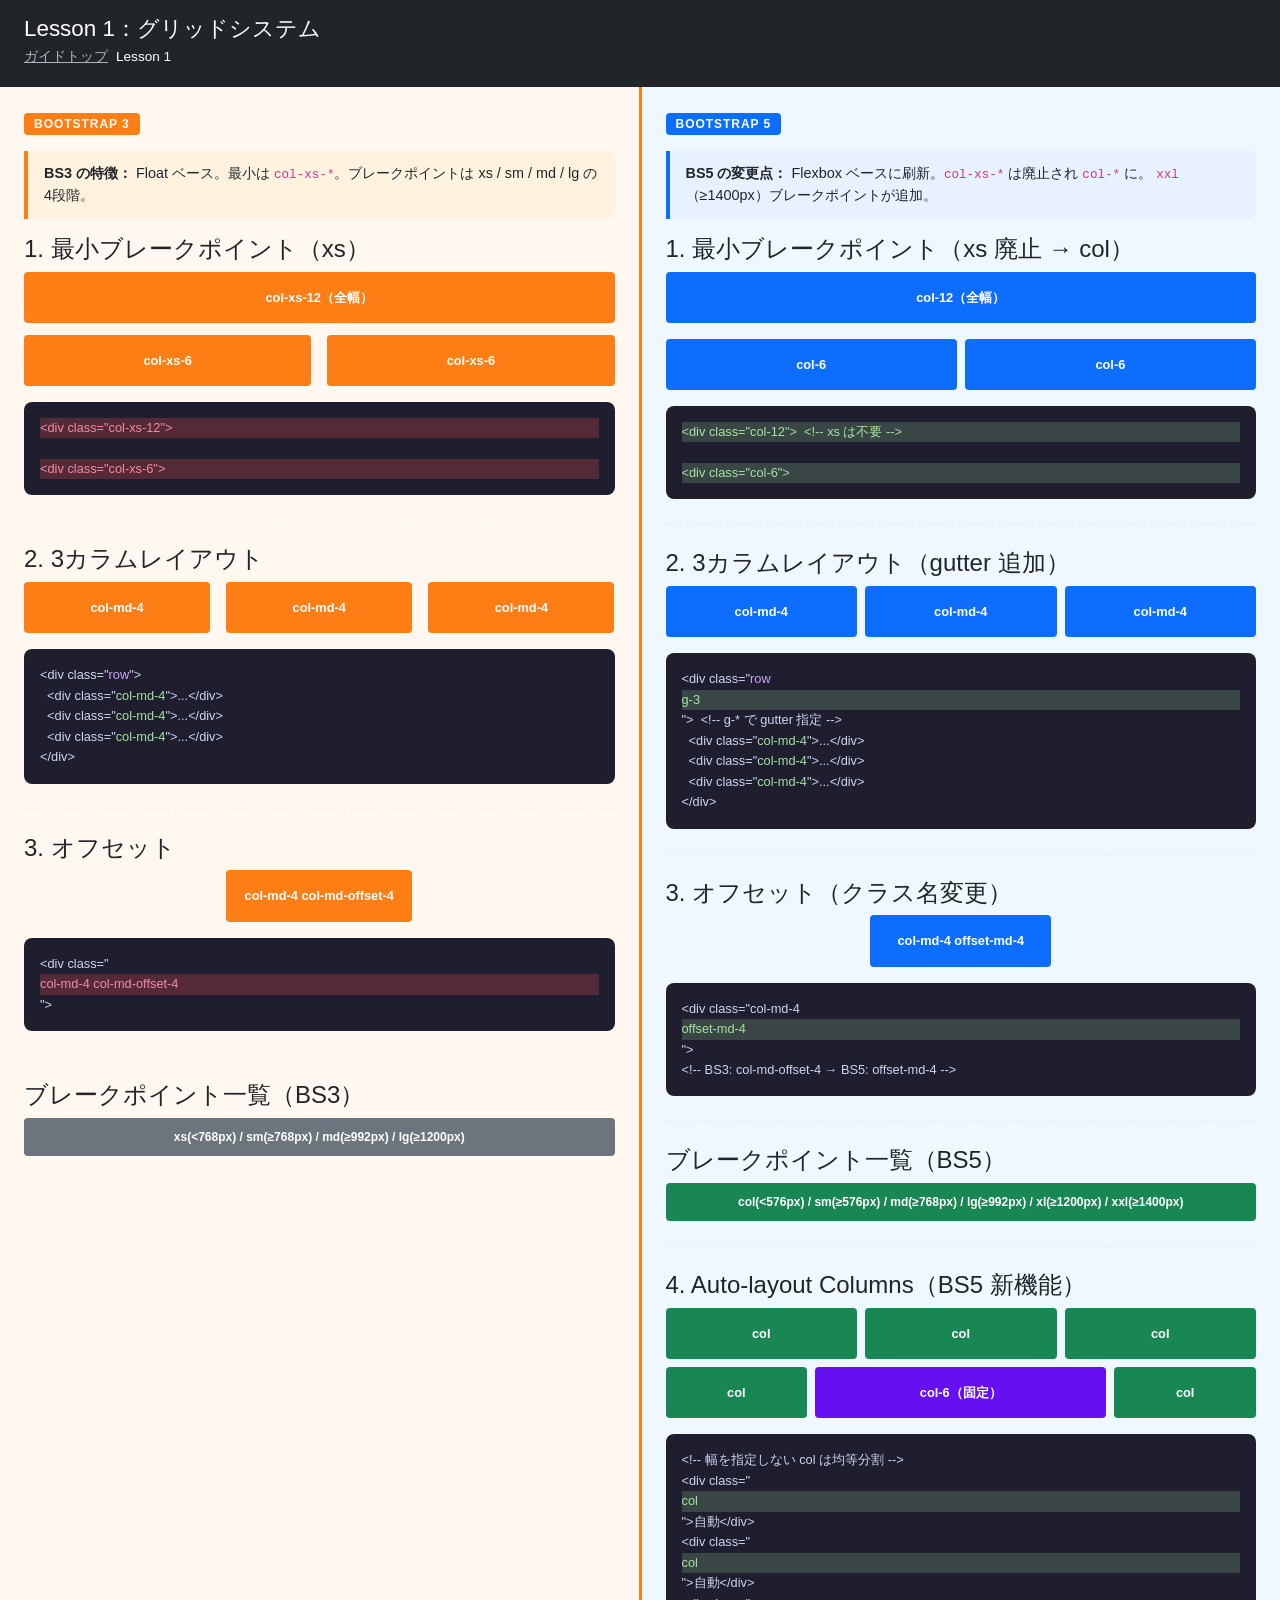
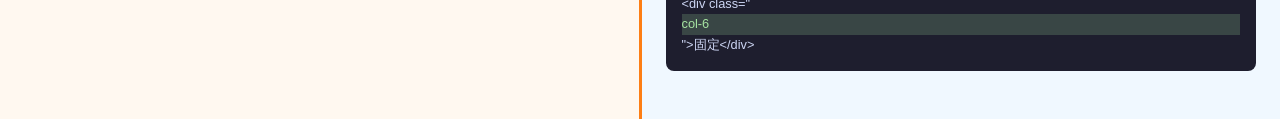
==== lesson1/index.html @ 0dc564cd "first commit" ====
<!DOCTYPE html>
<html lang="ja">
<head>
  <meta charset="UTF-8">
  <meta name="viewport" content="width=device-width, initial-scale=1.0">
  <title>Lesson 1: グリッドシステム | Bootstrap 移行ガイド</title>
  <link rel="stylesheet" href="../css/custom.css">
  <style>
    /* 左ペイン：BS3（CDN なし、見た目をシミュレート） */
    .bs3-grid-demo .row-demo {
      display: flex; flex-wrap: wrap; margin: 0 -8px; margin-bottom: 12px;
    }
    .bs3-grid-demo [class*="col-"] {
      padding: 0 8px; box-sizing: border-box;
    }
    .bs3-grid-demo .col-md-4 { width: 33.333%; }
    .bs3-grid-demo .col-md-6 { width: 50%; }
    .bs3-grid-demo .col-md-8 { width: 66.666%; }
    .bs3-grid-demo .col-md-12 { width: 100%; }
    .bs3-grid-demo .col-xs-12 { width: 100%; }
    .bs3-grid-demo .col-xs-6  { width: 50%; }
    .cell {
      background: #fd7e14;
      color: #fff;
      text-align: center;
      padding: 16px 8px;
      border-radius: 4px;
      font-size: 0.8rem;
      font-weight: 600;
    }
    .cell.blue { background: #0d6efd; }
    .cell.green { background: #198754; }

    /* 右ペイン：BS5 CDN 読み込み済みクラスを使う */
  </style>
  <!-- Bootstrap 5 は右ペインのみに適用（クラス競合を避けるため scope で分離） -->
  <link id="bs5css" rel="stylesheet"
        href="https://cdn.jsdelivr.net/npm/bootstrap@5.3.3/dist/css/bootstrap.min.css"
        data-pane="bs5">
  <style>
    /* BS5 の影響をボディ全体に及ぼさないよう最小限に上書き */
    body { margin: 0; font-family: 'Segoe UI', sans-serif; }
  </style>
</head>
<body>

<!-- ヘッダー -->
<div class="compare-header">
  <h1>Lesson 1：グリッドシステム</h1>
  <ol class="breadcrumb" style="background:transparent;padding:4px 0;margin:0;font-size:.85rem;">
    <li><a href="../index.html" style="color:#adb5bd;">ガイドトップ</a></li>
    <li class="active" style="color:#fff; padding-left:8px;">Lesson 1</li>
  </ol>
</div>

<!-- 2カラム比較レイアウト -->
<div style="display:flex; min-height:calc(100vh - 64px);">

  <!-- ===== LEFT: Bootstrap 3 ===== -->
  <div class="pane pane-bs3" style="flex:1; overflow-y:auto;">
    <span class="pane-label">Bootstrap 3</span>

    <div class="note-box warn">
      <strong>BS3 の特徴：</strong>
      Float ベース。最小は <code>col-xs-*</code>。ブレークポイントは xs / sm / md / lg の4段階。
    </div>

    <!-- サンプル1: col-xs -->
    <h4>1. 最小ブレークポイント（xs）</h4>
    <div class="bs3-grid-demo">
      <div class="row-demo">
        <div class="col-xs-12"><div class="cell">col-xs-12（全幅）</div></div>
      </div>
      <div class="row-demo">
        <div class="col-xs-6"><div class="cell">col-xs-6</div></div>
        <div class="col-xs-6"><div class="cell">col-xs-6</div></div>
      </div>
    </div>
    <div class="code-block"><span class="hl-del">&lt;div class="col-xs-12"&gt;</span>
<span class="hl-del">&lt;div class="col-xs-6"&gt;</span></div>

    <hr class="divider">

    <!-- サンプル2: 3カラム -->
    <h4>2. 3カラムレイアウト</h4>
    <div class="bs3-grid-demo">
      <div class="row-demo">
        <div class="col-md-4"><div class="cell">col-md-4</div></div>
        <div class="col-md-4"><div class="cell">col-md-4</div></div>
        <div class="col-md-4"><div class="cell">col-md-4</div></div>
      </div>
    </div>
    <div class="code-block">&lt;div class="<span class="hl-attr">row</span>"&gt;
  &lt;div class="<span class="hl-val">col-md-4</span>"&gt;...&lt;/div&gt;
  &lt;div class="<span class="hl-val">col-md-4</span>"&gt;...&lt;/div&gt;
  &lt;div class="<span class="hl-val">col-md-4</span>"&gt;...&lt;/div&gt;
&lt;/div&gt;</div>

    <hr class="divider">

    <!-- サンプル3: オフセット -->
    <h4>3. オフセット</h4>
    <div class="bs3-grid-demo">
      <div class="row-demo">
        <div class="col-md-4" style="margin-left:33.333%"><div class="cell">col-md-4 col-md-offset-4</div></div>
      </div>
    </div>
    <div class="code-block">&lt;div class="<span class="hl-del">col-md-4 col-md-offset-4</span>"&gt;</div>

    <hr class="divider">

    <h4>ブレークポイント一覧（BS3）</h4>
    <div class="bs3-grid-demo">
      <div class="row-demo">
        <div class="col-md-12">
          <div class="cell" style="background:#6c757d;font-size:.75rem;padding:10px;">
            xs(&lt;768px) / sm(≥768px) / md(≥992px) / lg(≥1200px)
          </div>
        </div>
      </div>
    </div>
  </div>

  <!-- ===== RIGHT: Bootstrap 5 ===== -->
  <div class="pane pane-bs5" style="flex:1; overflow-y:auto;">
    <span class="pane-label">Bootstrap 5</span>

    <div class="note-box">
      <strong>BS5 の変更点：</strong>
      Flexbox ベースに刷新。<code>col-xs-*</code> は廃止され <code>col-*</code> に。
      <code>xxl</code>（≥1400px）ブレークポイントが追加。
    </div>

    <!-- サンプル1: col（xs廃止） -->
    <h4>1. 最小ブレークポイント（xs 廃止 → col）</h4>
    <div class="container-fluid px-0">
      <div class="row g-2 mb-3">
        <div class="col-12"><div class="cell blue">col-12（全幅）</div></div>
      </div>
      <div class="row g-2 mb-3">
        <div class="col-6"><div class="cell blue">col-6</div></div>
        <div class="col-6"><div class="cell blue">col-6</div></div>
      </div>
    </div>
    <div class="code-block"><span class="hl-add">&lt;div class="col-12"&gt;  &lt;!-- xs は不要 --&gt;</span>
<span class="hl-add">&lt;div class="col-6"&gt;</span></div>

    <hr class="divider">

    <!-- サンプル2: 3カラム（同じでもg-*追加） -->
    <h4>2. 3カラムレイアウト（gutter 追加）</h4>
    <div class="container-fluid px-0">
      <div class="row g-2 mb-3">
        <div class="col-md-4"><div class="cell blue">col-md-4</div></div>
        <div class="col-md-4"><div class="cell blue">col-md-4</div></div>
        <div class="col-md-4"><div class="cell blue">col-md-4</div></div>
      </div>
    </div>
    <div class="code-block">&lt;div class="<span class="hl-attr">row</span> <span class="hl-add">g-3</span>"&gt;  &lt;!-- g-* で gutter 指定 --&gt;
  &lt;div class="<span class="hl-val">col-md-4</span>"&gt;...&lt;/div&gt;
  &lt;div class="<span class="hl-val">col-md-4</span>"&gt;...&lt;/div&gt;
  &lt;div class="<span class="hl-val">col-md-4</span>"&gt;...&lt;/div&gt;
&lt;/div&gt;</div>

    <hr class="divider">

    <!-- サンプル3: オフセット -->
    <h4>3. オフセット（クラス名変更）</h4>
    <div class="container-fluid px-0">
      <div class="row mb-3">
        <div class="col-md-4 offset-md-4"><div class="cell blue">col-md-4 offset-md-4</div></div>
      </div>
    </div>
    <div class="code-block">&lt;div class="col-md-4 <span class="hl-add">offset-md-4</span>"&gt;
&lt;!-- BS3: col-md-offset-4 → BS5: offset-md-4 --&gt;</div>

    <hr class="divider">

    <h4>ブレークポイント一覧（BS5）</h4>
    <div class="container-fluid px-0">
      <div class="row g-1">
        <div class="col-12">
          <div class="cell green" style="font-size:.75rem;padding:10px;">
            col(&lt;576px) / sm(≥576px) / md(≥768px) / lg(≥992px) / xl(≥1200px) / <strong>xxl(≥1400px)</strong>
          </div>
        </div>
      </div>
    </div>

    <hr class="divider">

    <!-- Auto-layout（BS5新機能） -->
    <h4>4. Auto-layout Columns（BS5 新機能）</h4>
    <div class="container-fluid px-0">
      <div class="row g-2 mb-2">
        <div class="col"><div class="cell green">col</div></div>
        <div class="col"><div class="cell green">col</div></div>
        <div class="col"><div class="cell green">col</div></div>
      </div>
      <div class="row g-2">
        <div class="col"><div class="cell green">col</div></div>
        <div class="col-6"><div class="cell" style="background:#6610f2;">col-6（固定）</div></div>
        <div class="col"><div class="cell green">col</div></div>
      </div>
    </div>
    <div class="code-block">&lt;!-- 幅を指定しない col は均等分割 --&gt;
&lt;div class="<span class="hl-add">col</span>"&gt;自動&lt;/div&gt;
&lt;div class="<span class="hl-add">col</span>"&gt;自動&lt;/div&gt;
&lt;div class="<span class="hl-add">col-6</span>"&gt;固定&lt;/div&gt;</div>
  </div>

</div>

<script src="https://cdn.jsdelivr.net/npm/bootstrap@5.3.3/dist/js/bootstrap.bundle.min.js"></script>
</body>
</html>
---- css/custom.css ----
/* 差分比較レイアウト共通スタイル */
body {
  font-family: 'Segoe UI', sans-serif;
}

.compare-header {
  background: #212529;
  color: #fff;
  padding: 16px 24px;
  margin-bottom: 0;
}

.compare-header h1 {
  font-size: 1.4rem;
  margin: 0;
}

.compare-header .breadcrumb {
  background: transparent;
  padding: 0;
  margin: 4px 0 0;
  font-size: 0.85rem;
}

.compare-header .breadcrumb a {
  color: #adb5bd;
}

.pane {
  padding: 24px;
  min-height: 100vh;
}

.pane-bs3 {
  background: #fff8f0;
  border-right: 3px solid #fd7e14;
}

.pane-bs5 {
  background: #f0f8ff;
}

.pane-label {
  display: inline-block;
  font-size: 0.75rem;
  font-weight: 700;
  letter-spacing: .08em;
  text-transform: uppercase;
  padding: 2px 10px;
  border-radius: 4px;
  margin-bottom: 16px;
}

.pane-bs3 .pane-label {
  background: #fd7e14;
  color: #fff;
}

.pane-bs5 .pane-label {
  background: #0d6efd;
  color: #fff;
}

/* コードブロック */
.code-block {
  background: #1e1e2e;
  color: #cdd6f4;
  border-radius: 8px;
  padding: 16px;
  font-size: 0.8rem;
  line-height: 1.6;
  overflow-x: auto;
  margin-top: 16px;
  margin-bottom: 24px;
  white-space: pre;
}

.code-block .hl-del {
  background: rgba(243, 76, 76, 0.25);
  color: #f38ba8;
  display: block;
}

.code-block .hl-add {
  background: rgba(166, 227, 161, 0.2);
  color: #a6e3a1;
  display: block;
}

.code-block .hl-attr {
  color: #cba6f7;
}

.code-block .hl-val {
  color: #a6e3a1;
}

.note-box {
  border-left: 4px solid #0d6efd;
  background: #e7f1ff;
  padding: 12px 16px;
  border-radius: 0 6px 6px 0;
  margin-bottom: 16px;
  font-size: 0.9rem;
}

.note-box.warn {
  border-color: #fd7e14;
  background: #fff3e0;
}

.divider {
  border: none;
  border-top: 2px dashed #dee2e6;
  margin: 24px 0;
}

/* トップページ */
.lesson-card {
  border: 1px solid #dee2e6;
  border-radius: 10px;
  padding: 20px;
  margin-bottom: 20px;
  text-decoration: none;
  color: inherit;
  display: block;
  transition: box-shadow 0.2s, transform 0.15s;
}

.lesson-card:hover {
  box-shadow: 0 4px 20px rgba(13, 110, 253, 0.15);
  transform: translateY(-2px);
  text-decoration: none;
  color: inherit;
}

.lesson-card .lesson-num {
  font-size: 2rem;
  font-weight: 800;
  color: #0d6efd;
  line-height: 1;
}

.lesson-card h3 {
  font-size: 1.1rem;
  margin: 6px 0 4px;
}

.lesson-card p {
  font-size: 0.85rem;
  color: #6c757d;
  margin: 0;
}

.tag {
  display: inline-block;
  font-size: 0.7rem;
  padding: 2px 8px;
  border-radius: 12px;
  background: #e9ecef;
  color: #495057;
  margin-right: 4px;
  margin-top: 6px;
}
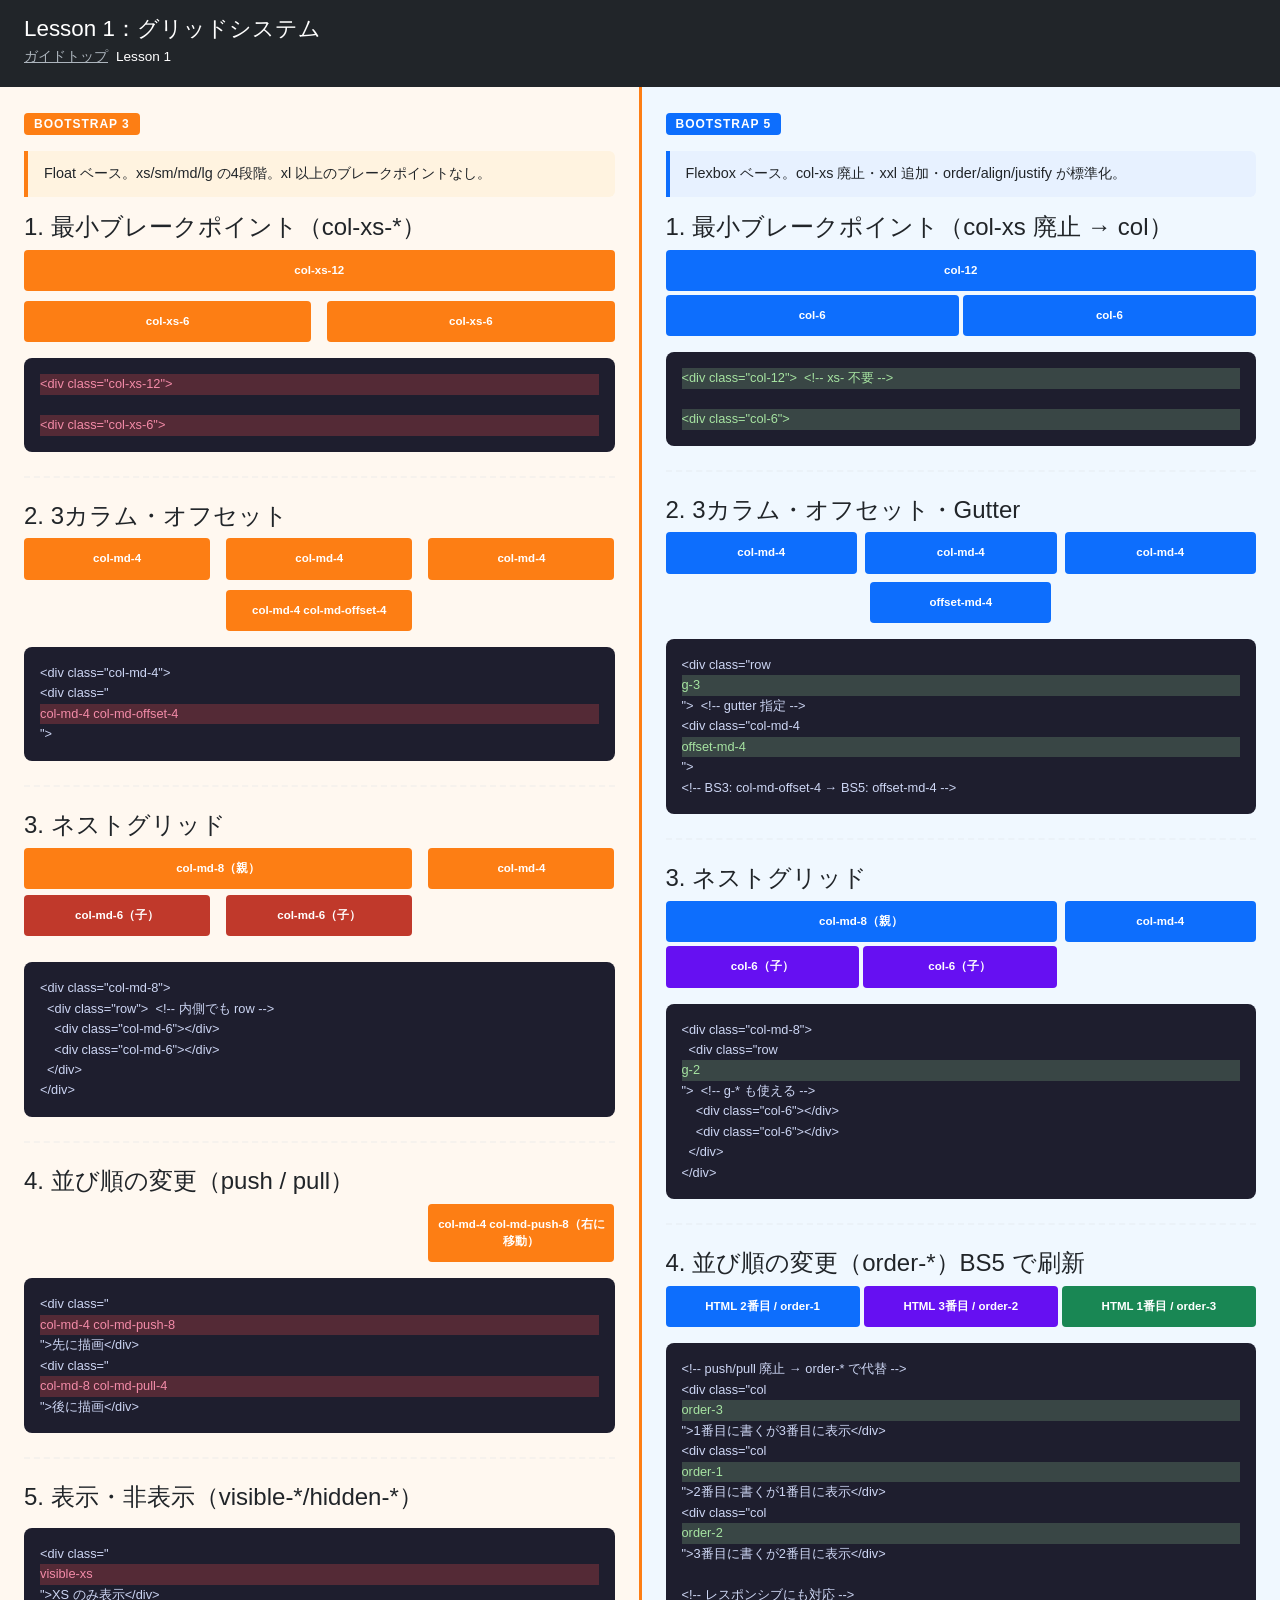
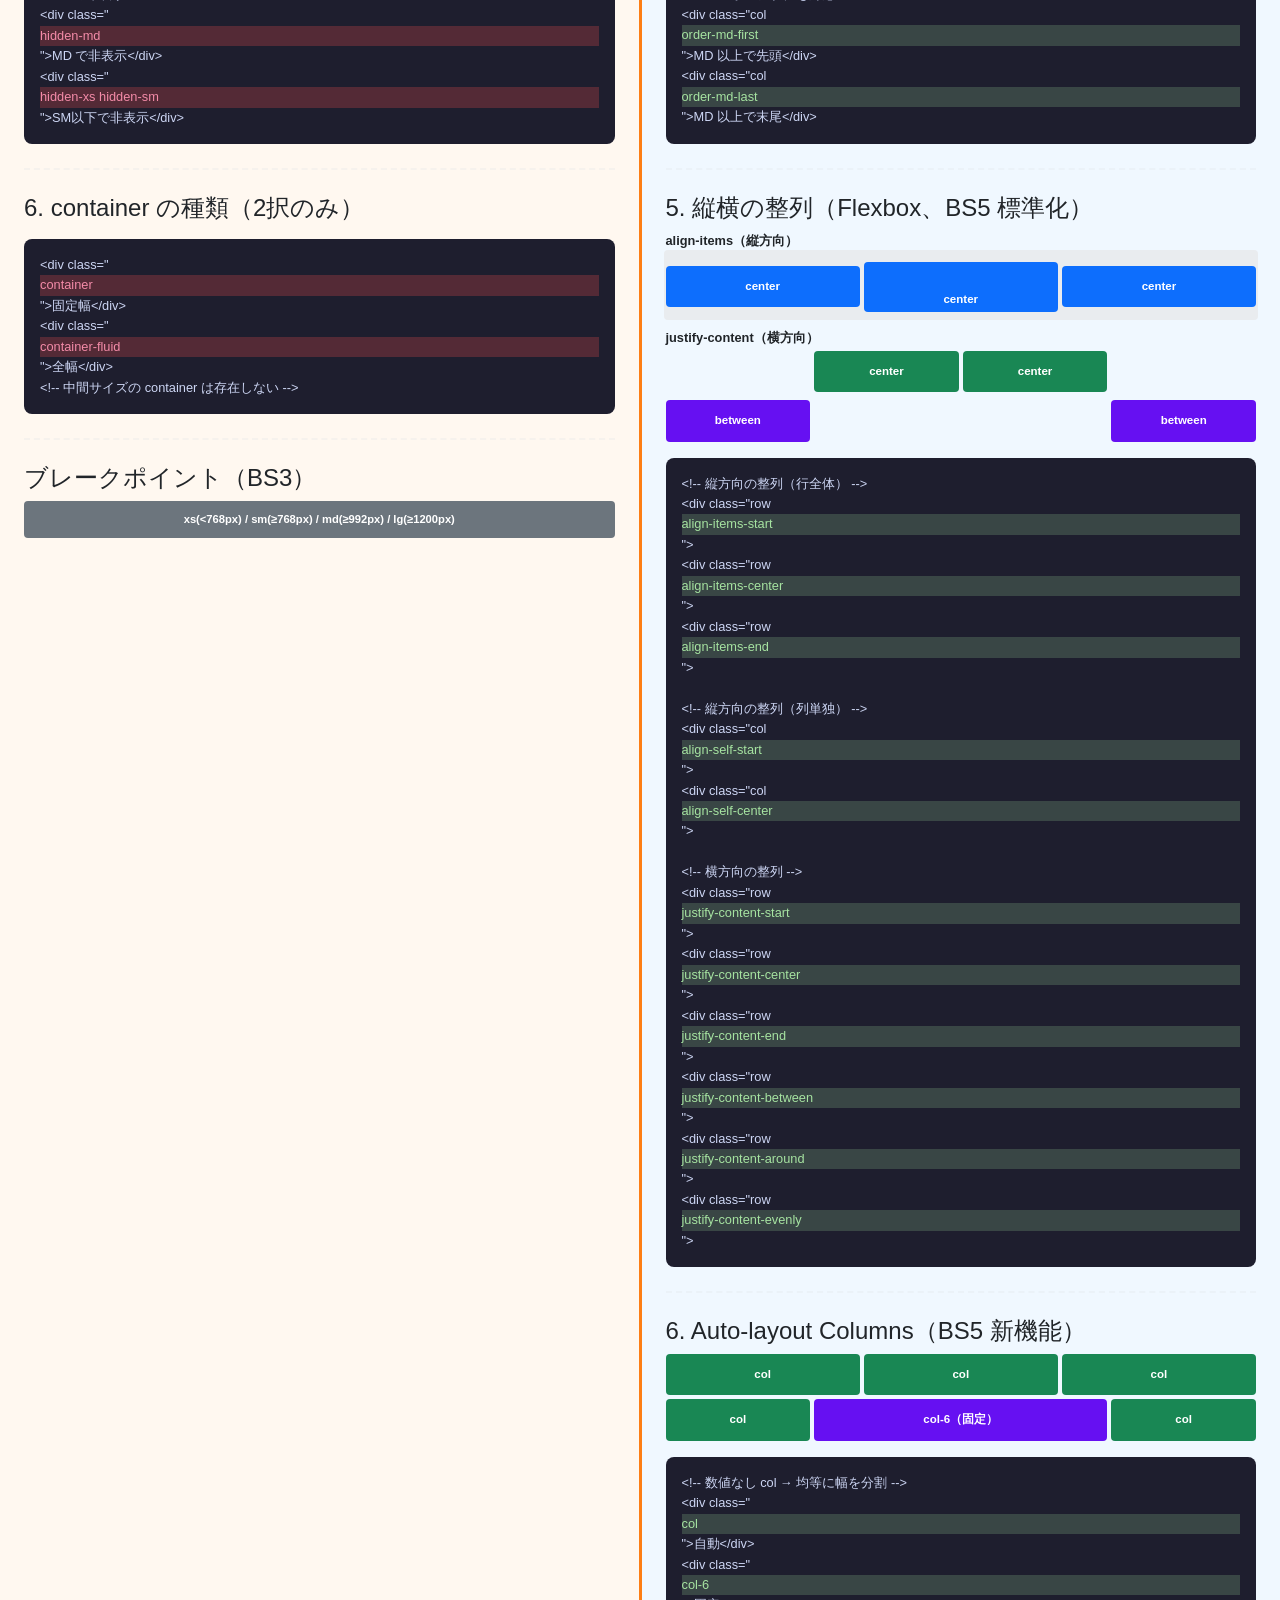
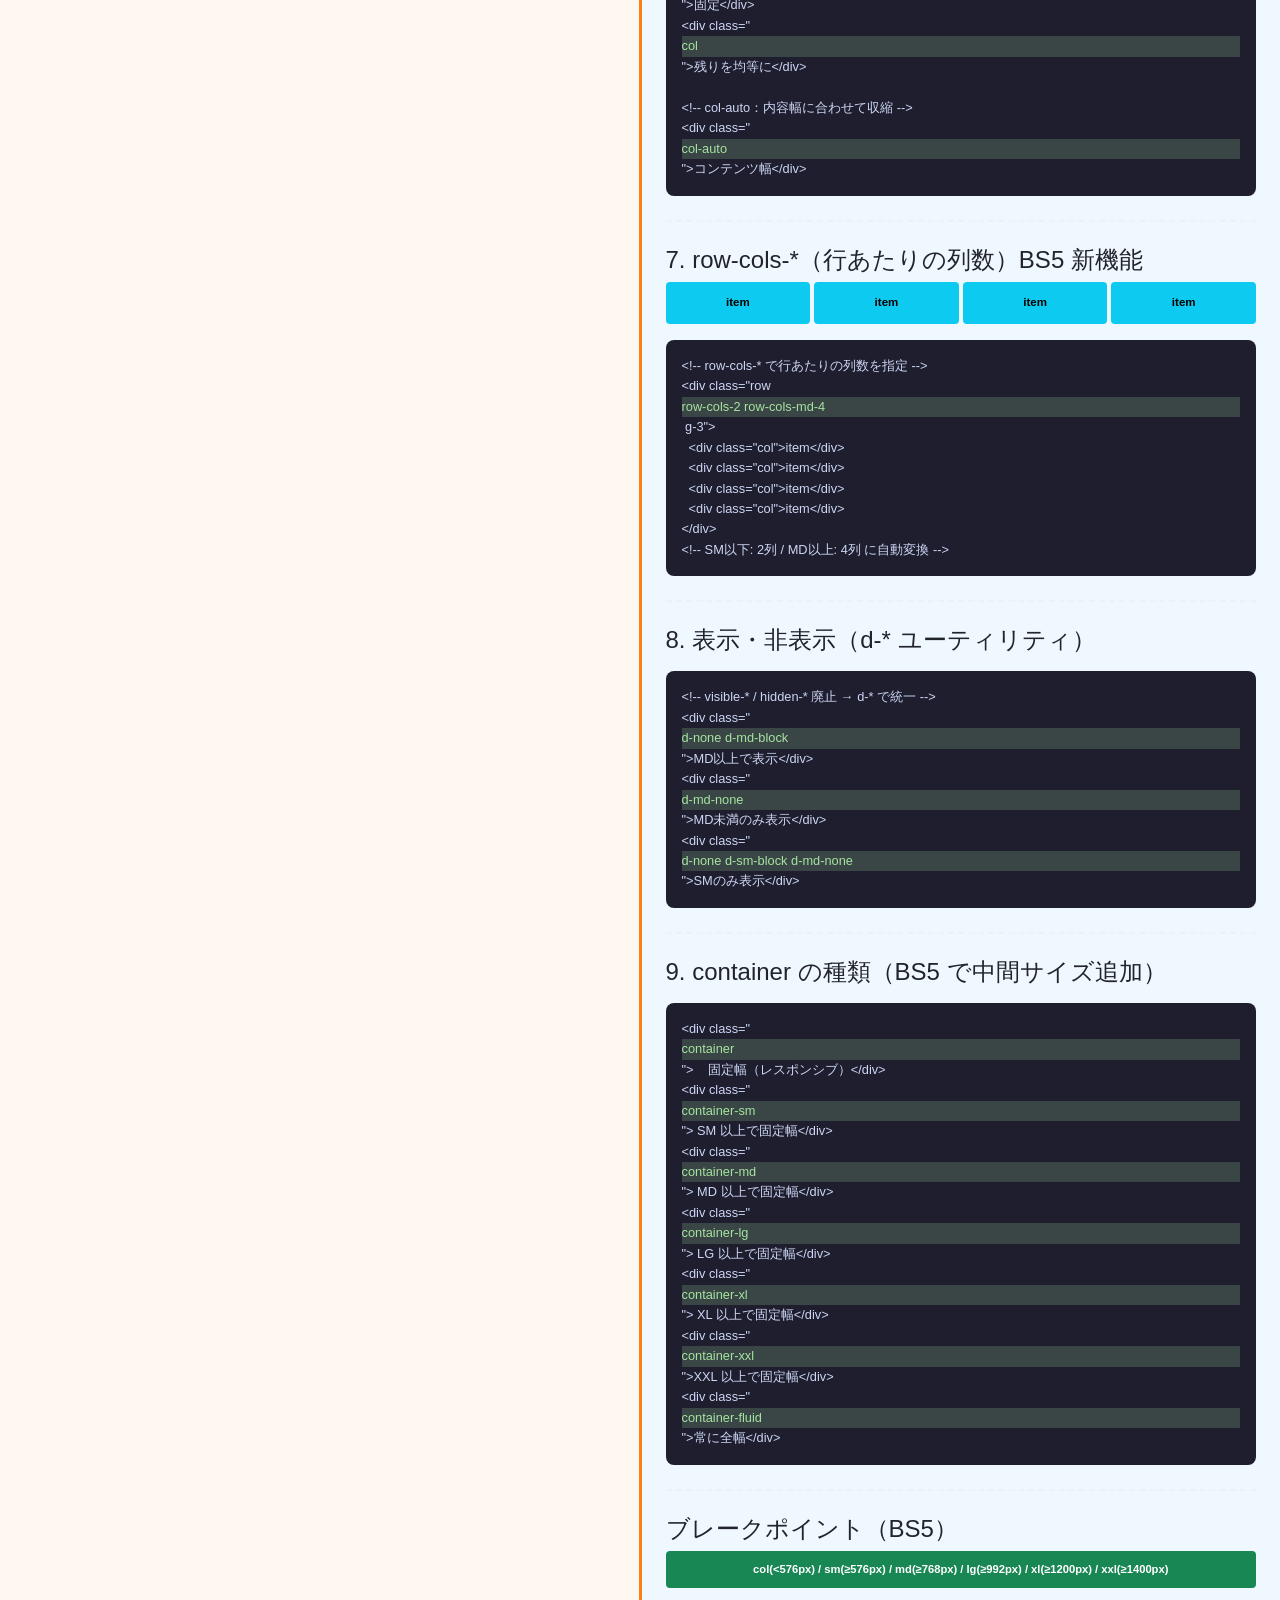
==== commit 28c01438: "modify readme" ====
--- a/lesson1/index.html
+++ b/lesson1/index.html
@@ -5,212 +5,309 @@
   <meta name="viewport" content="width=device-width, initial-scale=1.0">
   <title>Lesson 1: グリッドシステム | Bootstrap 移行ガイド</title>
   <link rel="stylesheet" href="../css/custom.css">
+  <link rel="stylesheet" href="https://cdn.jsdelivr.net/npm/bootstrap@5.3.3/dist/css/bootstrap.min.css">
   <style>
-    /* 左ペイン：BS3（CDN なし、見た目をシミュレート） */
-    .bs3-grid-demo .row-demo {
-      display: flex; flex-wrap: wrap; margin: 0 -8px; margin-bottom: 12px;
-    }
-    .bs3-grid-demo [class*="col-"] {
-      padding: 0 8px; box-sizing: border-box;
-    }
-    .bs3-grid-demo .col-md-4 { width: 33.333%; }
-    .bs3-grid-demo .col-md-6 { width: 50%; }
-    .bs3-grid-demo .col-md-8 { width: 66.666%; }
-    .bs3-grid-demo .col-md-12 { width: 100%; }
-    .bs3-grid-demo .col-xs-12 { width: 100%; }
-    .bs3-grid-demo .col-xs-6  { width: 50%; }
-    .cell {
-      background: #fd7e14;
-      color: #fff;
-      text-align: center;
-      padding: 16px 8px;
-      border-radius: 4px;
-      font-size: 0.8rem;
-      font-weight: 600;
-    }
-    .cell.blue { background: #0d6efd; }
-    .cell.green { background: #198754; }
-
-    /* 右ペイン：BS5 CDN 読み込み済みクラスを使う */
-  </style>
-  <!-- Bootstrap 5 は右ペインのみに適用（クラス競合を避けるため scope で分離） -->
-  <link id="bs5css" rel="stylesheet"
-        href="https://cdn.jsdelivr.net/npm/bootstrap@5.3.3/dist/css/bootstrap.min.css"
-        data-pane="bs5">
-  <style>
-    /* BS5 の影響をボディ全体に及ぼさないよう最小限に上書き */
     body { margin: 0; font-family: 'Segoe UI', sans-serif; }
+
+    /* BS3 グリッドシミュレート */
+    .bs3 .row-demo { display:flex; flex-wrap:wrap; margin:0 -8px 10px; }
+    .bs3 [class*="col-"] { padding:0 8px; box-sizing:border-box; }
+    .bs3 .col-xs-12 { width:100%; } .bs3 .col-xs-6 { width:50%; }
+    .bs3 .col-xs-4 { width:33.333%; } .bs3 .col-xs-3 { width:25%; }
+    .bs3 .col-md-1 { width:8.333%; }  .bs3 .col-md-2 { width:16.666%; }
+    .bs3 .col-md-3 { width:25%; }     .bs3 .col-md-4 { width:33.333%; }
+    .bs3 .col-md-6 { width:50%; }     .bs3 .col-md-8 { width:66.666%; }
+    .bs3 .col-md-9 { width:75%; }     .bs3 .col-md-12 { width:100%; }
+
+    .cell { background:#fd7e14; color:#fff; text-align:center; padding:12px 4px; border-radius:4px; font-size:0.72rem; font-weight:600; }
+    .cell.blue   { background:#0d6efd; }
+    .cell.green  { background:#198754; }
+    .cell.purple { background:#6610f2; }
+    .cell.teal   { background:#0dcaf0; color:#000; }
+    .cell.gray   { background:#6c757d; }
   </style>
 </head>
 <body>
 
-<!-- ヘッダー -->
 <div class="compare-header">
   <h1>Lesson 1：グリッドシステム</h1>
   <ol class="breadcrumb" style="background:transparent;padding:4px 0;margin:0;font-size:.85rem;">
     <li><a href="../index.html" style="color:#adb5bd;">ガイドトップ</a></li>
-    <li class="active" style="color:#fff; padding-left:8px;">Lesson 1</li>
+    <li style="color:#fff;padding-left:8px;">Lesson 1</li>
   </ol>
 </div>
 
-<!-- 2カラム比較レイアウト -->
 <div style="display:flex; min-height:calc(100vh - 64px);">
 
-  <!-- ===== LEFT: Bootstrap 3 ===== -->
-  <div class="pane pane-bs3" style="flex:1; overflow-y:auto;">
-    <span class="pane-label">Bootstrap 3</span>
-
-    <div class="note-box warn">
-      <strong>BS3 の特徴：</strong>
-      Float ベース。最小は <code>col-xs-*</code>。ブレークポイントは xs / sm / md / lg の4段階。
-    </div>
-
-    <!-- サンプル1: col-xs -->
-    <h4>1. 最小ブレークポイント（xs）</h4>
-    <div class="bs3-grid-demo">
+<!-- ===== LEFT: Bootstrap 3 ===== -->
+<div class="pane pane-bs3 bs3" style="flex:1;overflow-y:auto;">
+  <span class="pane-label">Bootstrap 3</span>
+  <div class="note-box warn">Float ベース。xs/sm/md/lg の4段階。xl 以上のブレークポイントなし。</div>
+
+  <h4>1. 最小ブレークポイント（col-xs-*）</h4>
+  <div class="row-demo"><div class="col-xs-12"><div class="cell">col-xs-12</div></div></div>
+  <div class="row-demo">
+    <div class="col-xs-6"><div class="cell">col-xs-6</div></div>
+    <div class="col-xs-6"><div class="cell">col-xs-6</div></div>
+  </div>
+  <div class="code-block"><span class="hl-del">&lt;div class="col-xs-12"&gt;</span>
+<span class="hl-del">&lt;div class="col-xs-6"&gt;</span></div>
+
+  <hr class="divider">
+
+  <h4>2. 3カラム・オフセット</h4>
+  <div class="row-demo">
+    <div class="col-md-4"><div class="cell">col-md-4</div></div>
+    <div class="col-md-4"><div class="cell">col-md-4</div></div>
+    <div class="col-md-4"><div class="cell">col-md-4</div></div>
+  </div>
+  <div class="row-demo">
+    <div class="col-md-4" style="margin-left:33.333%"><div class="cell">col-md-4 col-md-offset-4</div></div>
+  </div>
+  <div class="code-block">&lt;div class="col-md-4"&gt;
+&lt;div class="<span class="hl-del">col-md-4 col-md-offset-4</span>"&gt;</div>
+
+  <hr class="divider">
+
+  <h4>3. ネストグリッド</h4>
+  <div class="row-demo">
+    <div class="col-md-8">
+      <div class="cell" style="margin-bottom:6px;">col-md-8（親）</div>
       <div class="row-demo">
-        <div class="col-xs-12"><div class="cell">col-xs-12（全幅）</div></div>
+        <div class="col-md-6"><div class="cell" style="background:#c0392b;">col-md-6（子）</div></div>
+        <div class="col-md-6"><div class="cell" style="background:#c0392b;">col-md-6（子）</div></div>
       </div>
-      <div class="row-demo">
-        <div class="col-xs-6"><div class="cell">col-xs-6</div></div>
-        <div class="col-xs-6"><div class="cell">col-xs-6</div></div>
-      </div>
-    </div>
-    <div class="code-block"><span class="hl-del">&lt;div class="col-xs-12"&gt;</span>
-<span class="hl-del">&lt;div class="col-xs-6"&gt;</span></div>
-
-    <hr class="divider">
-
-    <!-- サンプル2: 3カラム -->
-    <h4>2. 3カラムレイアウト</h4>
-    <div class="bs3-grid-demo">
-      <div class="row-demo">
-        <div class="col-md-4"><div class="cell">col-md-4</div></div>
-        <div class="col-md-4"><div class="cell">col-md-4</div></div>
-        <div class="col-md-4"><div class="cell">col-md-4</div></div>
-      </div>
-    </div>
-    <div class="code-block">&lt;div class="<span class="hl-attr">row</span>"&gt;
-  &lt;div class="<span class="hl-val">col-md-4</span>"&gt;...&lt;/div&gt;
-  &lt;div class="<span class="hl-val">col-md-4</span>"&gt;...&lt;/div&gt;
-  &lt;div class="<span class="hl-val">col-md-4</span>"&gt;...&lt;/div&gt;
+    </div>
+    <div class="col-md-4"><div class="cell">col-md-4</div></div>
+  </div>
+  <div class="code-block">&lt;div class="col-md-8"&gt;
+  &lt;div class="row"&gt;  &lt;!-- 内側でも row --&gt;
+    &lt;div class="col-md-6"&gt;&lt;/div&gt;
+    &lt;div class="col-md-6"&gt;&lt;/div&gt;
+  &lt;/div&gt;
 &lt;/div&gt;</div>
 
-    <hr class="divider">
-
-    <!-- サンプル3: オフセット -->
-    <h4>3. オフセット</h4>
-    <div class="bs3-grid-demo">
-      <div class="row-demo">
-        <div class="col-md-4" style="margin-left:33.333%"><div class="cell">col-md-4 col-md-offset-4</div></div>
-      </div>
-    </div>
-    <div class="code-block">&lt;div class="<span class="hl-del">col-md-4 col-md-offset-4</span>"&gt;</div>
-
-    <hr class="divider">
-
-    <h4>ブレークポイント一覧（BS3）</h4>
-    <div class="bs3-grid-demo">
-      <div class="row-demo">
-        <div class="col-md-12">
-          <div class="cell" style="background:#6c757d;font-size:.75rem;padding:10px;">
-            xs(&lt;768px) / sm(≥768px) / md(≥992px) / lg(≥1200px)
-          </div>
+  <hr class="divider">
+
+  <h4>4. 並び順の変更（push / pull）</h4>
+  <div class="row-demo">
+    <div class="col-md-4" style="margin-left:66.666%"><div class="cell">col-md-4 col-md-push-8（右に移動）</div></div>
+  </div>
+  <div class="code-block">&lt;div class="<span class="hl-del">col-md-4 col-md-push-8</span>"&gt;先に描画&lt;/div&gt;
+&lt;div class="<span class="hl-del">col-md-8 col-md-pull-4</span>"&gt;後に描画&lt;/div&gt;</div>
+
+  <hr class="divider">
+
+  <h4>5. 表示・非表示（visible-*/hidden-*）</h4>
+  <div class="code-block">&lt;div class="<span class="hl-del">visible-xs</span>"&gt;XS のみ表示&lt;/div&gt;
+&lt;div class="<span class="hl-del">hidden-md</span>"&gt;MD で非表示&lt;/div&gt;
+&lt;div class="<span class="hl-del">hidden-xs hidden-sm</span>"&gt;SM以下で非表示&lt;/div&gt;</div>
+
+  <hr class="divider">
+
+  <h4>6. container の種類（2択のみ）</h4>
+  <div class="code-block">&lt;div class="<span class="hl-del">container</span>"&gt;固定幅&lt;/div&gt;
+&lt;div class="<span class="hl-del">container-fluid</span>"&gt;全幅&lt;/div&gt;
+&lt;!-- 中間サイズの container は存在しない --&gt;</div>
+
+  <hr class="divider">
+
+  <h4>ブレークポイント（BS3）</h4>
+  <div class="row-demo"><div class="col-xs-12">
+    <div class="cell gray" style="font-size:.7rem;padding:10px;">
+      xs(&lt;768px) / sm(≥768px) / md(≥992px) / lg(≥1200px)
+    </div>
+  </div></div>
+</div>
+
+<!-- ===== RIGHT: Bootstrap 5 ===== -->
+<div class="pane pane-bs5" style="flex:1;overflow-y:auto;">
+  <span class="pane-label">Bootstrap 5</span>
+  <div class="note-box">Flexbox ベース。col-xs 廃止・xxl 追加・order/align/justify が標準化。</div>
+
+  <h4>1. 最小ブレークポイント（col-xs 廃止 → col）</h4>
+  <div class="container-fluid px-0 mb-2">
+    <div class="row g-1 mb-1">
+      <div class="col-12"><div class="cell blue">col-12</div></div>
+    </div>
+    <div class="row g-1">
+      <div class="col-6"><div class="cell blue">col-6</div></div>
+      <div class="col-6"><div class="cell blue">col-6</div></div>
+    </div>
+  </div>
+  <div class="code-block"><span class="hl-add">&lt;div class="col-12"&gt;  &lt;!-- xs- 不要 --&gt;</span>
+<span class="hl-add">&lt;div class="col-6"&gt;</span></div>
+
+  <hr class="divider">
+
+  <h4>2. 3カラム・オフセット・Gutter</h4>
+  <div class="container-fluid px-0 mb-2">
+    <div class="row g-2 mb-2">
+      <div class="col-md-4"><div class="cell blue">col-md-4</div></div>
+      <div class="col-md-4"><div class="cell blue">col-md-4</div></div>
+      <div class="col-md-4"><div class="cell blue">col-md-4</div></div>
+    </div>
+    <div class="row">
+      <div class="col-md-4 offset-md-4"><div class="cell blue">offset-md-4</div></div>
+    </div>
+  </div>
+  <div class="code-block">&lt;div class="row <span class="hl-add">g-3</span>"&gt;  &lt;!-- gutter 指定 --&gt;
+&lt;div class="col-md-4 <span class="hl-add">offset-md-4</span>"&gt;
+&lt;!-- BS3: col-md-offset-4 → BS5: offset-md-4 --&gt;</div>
+
+  <hr class="divider">
+
+  <h4>3. ネストグリッド</h4>
+  <div class="container-fluid px-0 mb-2">
+    <div class="row g-2">
+      <div class="col-md-8">
+        <div class="cell blue mb-1">col-md-8（親）</div>
+        <div class="row g-1">
+          <div class="col-6"><div class="cell purple">col-6（子）</div></div>
+          <div class="col-6"><div class="cell purple">col-6（子）</div></div>
         </div>
       </div>
-    </div>
-  </div>
-
-  <!-- ===== RIGHT: Bootstrap 5 ===== -->
-  <div class="pane pane-bs5" style="flex:1; overflow-y:auto;">
-    <span class="pane-label">Bootstrap 5</span>
-
-    <div class="note-box">
-      <strong>BS5 の変更点：</strong>
-      Flexbox ベースに刷新。<code>col-xs-*</code> は廃止され <code>col-*</code> に。
-      <code>xxl</code>（≥1400px）ブレークポイントが追加。
-    </div>
-
-    <!-- サンプル1: col（xs廃止） -->
-    <h4>1. 最小ブレークポイント（xs 廃止 → col）</h4>
-    <div class="container-fluid px-0">
-      <div class="row g-2 mb-3">
-        <div class="col-12"><div class="cell blue">col-12（全幅）</div></div>
-      </div>
-      <div class="row g-2 mb-3">
-        <div class="col-6"><div class="cell blue">col-6</div></div>
-        <div class="col-6"><div class="cell blue">col-6</div></div>
-      </div>
-    </div>
-    <div class="code-block"><span class="hl-add">&lt;div class="col-12"&gt;  &lt;!-- xs は不要 --&gt;</span>
-<span class="hl-add">&lt;div class="col-6"&gt;</span></div>
-
-    <hr class="divider">
-
-    <!-- サンプル2: 3カラム（同じでもg-*追加） -->
-    <h4>2. 3カラムレイアウト（gutter 追加）</h4>
-    <div class="container-fluid px-0">
-      <div class="row g-2 mb-3">
-        <div class="col-md-4"><div class="cell blue">col-md-4</div></div>
-        <div class="col-md-4"><div class="cell blue">col-md-4</div></div>
-        <div class="col-md-4"><div class="cell blue">col-md-4</div></div>
-      </div>
-    </div>
-    <div class="code-block">&lt;div class="<span class="hl-attr">row</span> <span class="hl-add">g-3</span>"&gt;  &lt;!-- g-* で gutter 指定 --&gt;
-  &lt;div class="<span class="hl-val">col-md-4</span>"&gt;...&lt;/div&gt;
-  &lt;div class="<span class="hl-val">col-md-4</span>"&gt;...&lt;/div&gt;
-  &lt;div class="<span class="hl-val">col-md-4</span>"&gt;...&lt;/div&gt;
+      <div class="col-md-4"><div class="cell blue">col-md-4</div></div>
+    </div>
+  </div>
+  <div class="code-block">&lt;div class="col-md-8"&gt;
+  &lt;div class="row <span class="hl-add">g-2</span>"&gt;  &lt;!-- g-* も使える --&gt;
+    &lt;div class="col-6"&gt;&lt;/div&gt;
+    &lt;div class="col-6"&gt;&lt;/div&gt;
+  &lt;/div&gt;
 &lt;/div&gt;</div>
 
-    <hr class="divider">
-
-    <!-- サンプル3: オフセット -->
-    <h4>3. オフセット（クラス名変更）</h4>
-    <div class="container-fluid px-0">
-      <div class="row mb-3">
-        <div class="col-md-4 offset-md-4"><div class="cell blue">col-md-4 offset-md-4</div></div>
-      </div>
-    </div>
-    <div class="code-block">&lt;div class="col-md-4 <span class="hl-add">offset-md-4</span>"&gt;
-&lt;!-- BS3: col-md-offset-4 → BS5: offset-md-4 --&gt;</div>
-
-    <hr class="divider">
-
-    <h4>ブレークポイント一覧（BS5）</h4>
-    <div class="container-fluid px-0">
-      <div class="row g-1">
-        <div class="col-12">
-          <div class="cell green" style="font-size:.75rem;padding:10px;">
-            col(&lt;576px) / sm(≥576px) / md(≥768px) / lg(≥992px) / xl(≥1200px) / <strong>xxl(≥1400px)</strong>
-          </div>
-        </div>
-      </div>
-    </div>
-
-    <hr class="divider">
-
-    <!-- Auto-layout（BS5新機能） -->
-    <h4>4. Auto-layout Columns（BS5 新機能）</h4>
-    <div class="container-fluid px-0">
-      <div class="row g-2 mb-2">
-        <div class="col"><div class="cell green">col</div></div>
-        <div class="col"><div class="cell green">col</div></div>
-        <div class="col"><div class="cell green">col</div></div>
-      </div>
-      <div class="row g-2">
-        <div class="col"><div class="cell green">col</div></div>
-        <div class="col-6"><div class="cell" style="background:#6610f2;">col-6（固定）</div></div>
-        <div class="col"><div class="cell green">col</div></div>
-      </div>
-    </div>
-    <div class="code-block">&lt;!-- 幅を指定しない col は均等分割 --&gt;
+  <hr class="divider">
+
+  <h4>4. 並び順の変更（order-*）BS5 で刷新</h4>
+  <div class="container-fluid px-0 mb-2">
+    <div class="row g-1">
+      <div class="col order-3"><div class="cell green">HTML 1番目 / order-3</div></div>
+      <div class="col order-1"><div class="cell blue">HTML 2番目 / order-1</div></div>
+      <div class="col order-2"><div class="cell purple">HTML 3番目 / order-2</div></div>
+    </div>
+  </div>
+  <div class="code-block">&lt;!-- push/pull 廃止 → order-* で代替 --&gt;
+&lt;div class="col <span class="hl-add">order-3</span>"&gt;1番目に書くが3番目に表示&lt;/div&gt;
+&lt;div class="col <span class="hl-add">order-1</span>"&gt;2番目に書くが1番目に表示&lt;/div&gt;
+&lt;div class="col <span class="hl-add">order-2</span>"&gt;3番目に書くが2番目に表示&lt;/div&gt;
+
+&lt;!-- レスポンシブにも対応 --&gt;
+&lt;div class="col <span class="hl-add">order-md-first</span>"&gt;MD 以上で先頭&lt;/div&gt;
+&lt;div class="col <span class="hl-add">order-md-last</span>"&gt;MD 以上で末尾&lt;/div&gt;</div>
+
+  <hr class="divider">
+
+  <h4>5. 縦横の整列（Flexbox、BS5 標準化）</h4>
+  <div class="container-fluid px-0 mb-2">
+    <p style="font-size:.8rem;margin-bottom:4px;"><strong>align-items（縦方向）</strong></p>
+    <div class="row align-items-center g-1 mb-2" style="height:70px;background:#e9ecef;border-radius:4px;">
+      <div class="col"><div class="cell blue">center</div></div>
+      <div class="col"><div class="cell blue" style="height:50px;line-height:50px;">center</div></div>
+      <div class="col"><div class="cell blue">center</div></div>
+    </div>
+    <p style="font-size:.8rem;margin-bottom:4px;"><strong>justify-content（横方向）</strong></p>
+    <div class="row justify-content-center g-1 mb-2">
+      <div class="col-3"><div class="cell green">center</div></div>
+      <div class="col-3"><div class="cell green">center</div></div>
+    </div>
+    <div class="row justify-content-between g-1">
+      <div class="col-3"><div class="cell purple">between</div></div>
+      <div class="col-3"><div class="cell purple">between</div></div>
+    </div>
+  </div>
+  <div class="code-block">&lt;!-- 縦方向の整列（行全体） --&gt;
+&lt;div class="row <span class="hl-add">align-items-start</span>"&gt;
+&lt;div class="row <span class="hl-add">align-items-center</span>"&gt;
+&lt;div class="row <span class="hl-add">align-items-end</span>"&gt;
+
+&lt;!-- 縦方向の整列（列単独） --&gt;
+&lt;div class="col <span class="hl-add">align-self-start</span>"&gt;
+&lt;div class="col <span class="hl-add">align-self-center</span>"&gt;
+
+&lt;!-- 横方向の整列 --&gt;
+&lt;div class="row <span class="hl-add">justify-content-start</span>"&gt;
+&lt;div class="row <span class="hl-add">justify-content-center</span>"&gt;
+&lt;div class="row <span class="hl-add">justify-content-end</span>"&gt;
+&lt;div class="row <span class="hl-add">justify-content-between</span>"&gt;
+&lt;div class="row <span class="hl-add">justify-content-around</span>"&gt;
+&lt;div class="row <span class="hl-add">justify-content-evenly</span>"&gt;</div>
+
+  <hr class="divider">
+
+  <h4>6. Auto-layout Columns（BS5 新機能）</h4>
+  <div class="container-fluid px-0 mb-2">
+    <div class="row g-1 mb-1">
+      <div class="col"><div class="cell green">col</div></div>
+      <div class="col"><div class="cell green">col</div></div>
+      <div class="col"><div class="cell green">col</div></div>
+    </div>
+    <div class="row g-1">
+      <div class="col"><div class="cell green">col</div></div>
+      <div class="col-6"><div class="cell purple">col-6（固定）</div></div>
+      <div class="col"><div class="cell green">col</div></div>
+    </div>
+  </div>
+  <div class="code-block">&lt;!-- 数値なし col → 均等に幅を分割 --&gt;
 &lt;div class="<span class="hl-add">col</span>"&gt;自動&lt;/div&gt;
-&lt;div class="<span class="hl-add">col</span>"&gt;自動&lt;/div&gt;
-&lt;div class="<span class="hl-add">col-6</span>"&gt;固定&lt;/div&gt;</div>
-  </div>
-
+&lt;div class="<span class="hl-add">col-6</span>"&gt;固定&lt;/div&gt;
+&lt;div class="<span class="hl-add">col</span>"&gt;残りを均等に&lt;/div&gt;
+
+&lt;!-- col-auto：内容幅に合わせて収縮 --&gt;
+&lt;div class="<span class="hl-add">col-auto</span>"&gt;コンテンツ幅&lt;/div&gt;</div>
+
+  <hr class="divider">
+
+  <h4>7. row-cols-*（行あたりの列数）BS5 新機能</h4>
+  <div class="container-fluid px-0 mb-2">
+    <div class="row row-cols-2 row-cols-md-4 g-1">
+      <div class="col"><div class="cell teal">item</div></div>
+      <div class="col"><div class="cell teal">item</div></div>
+      <div class="col"><div class="cell teal">item</div></div>
+      <div class="col"><div class="cell teal">item</div></div>
+    </div>
+  </div>
+  <div class="code-block">&lt;!-- row-cols-* で行あたりの列数を指定 --&gt;
+&lt;div class="row <span class="hl-add">row-cols-2 row-cols-md-4</span> g-3"&gt;
+  &lt;div class="col"&gt;item&lt;/div&gt;
+  &lt;div class="col"&gt;item&lt;/div&gt;
+  &lt;div class="col"&gt;item&lt;/div&gt;
+  &lt;div class="col"&gt;item&lt;/div&gt;
+&lt;/div&gt;
+&lt;!-- SM以下: 2列 / MD以上: 4列 に自動変換 --&gt;</div>
+
+  <hr class="divider">
+
+  <h4>8. 表示・非表示（d-* ユーティリティ）</h4>
+  <div class="code-block">&lt;!-- visible-* / hidden-* 廃止 → d-* で統一 --&gt;
+&lt;div class="<span class="hl-add">d-none d-md-block</span>"&gt;MD以上で表示&lt;/div&gt;
+&lt;div class="<span class="hl-add">d-md-none</span>"&gt;MD未満のみ表示&lt;/div&gt;
+&lt;div class="<span class="hl-add">d-none d-sm-block d-md-none</span>"&gt;SMのみ表示&lt;/div&gt;</div>
+
+  <hr class="divider">
+
+  <h4>9. container の種類（BS5 で中間サイズ追加）</h4>
+  <div class="code-block">&lt;div class="<span class="hl-add">container</span>"&gt;    固定幅（レスポンシブ）&lt;/div&gt;
+&lt;div class="<span class="hl-add">container-sm</span>"&gt; SM 以上で固定幅&lt;/div&gt;
+&lt;div class="<span class="hl-add">container-md</span>"&gt; MD 以上で固定幅&lt;/div&gt;
+&lt;div class="<span class="hl-add">container-lg</span>"&gt; LG 以上で固定幅&lt;/div&gt;
+&lt;div class="<span class="hl-add">container-xl</span>"&gt; XL 以上で固定幅&lt;/div&gt;
+&lt;div class="<span class="hl-add">container-xxl</span>"&gt;XXL 以上で固定幅&lt;/div&gt;
+&lt;div class="<span class="hl-add">container-fluid</span>"&gt;常に全幅&lt;/div&gt;</div>
+
+  <hr class="divider">
+
+  <h4>ブレークポイント（BS5）</h4>
+  <div class="container-fluid px-0">
+    <div class="row g-1">
+      <div class="col-12"><div class="cell green" style="font-size:.7rem;padding:10px;">
+        col(&lt;576px) / sm(≥576px) / md(≥768px) / lg(≥992px) / xl(≥1200px) / <strong>xxl(≥1400px)</strong>
+      </div></div>
+    </div>
+  </div>
 </div>
 
+</div><!-- /flex -->
 <script src="https://cdn.jsdelivr.net/npm/bootstrap@5.3.3/dist/js/bootstrap.bundle.min.js"></script>
 </body>
 </html>
